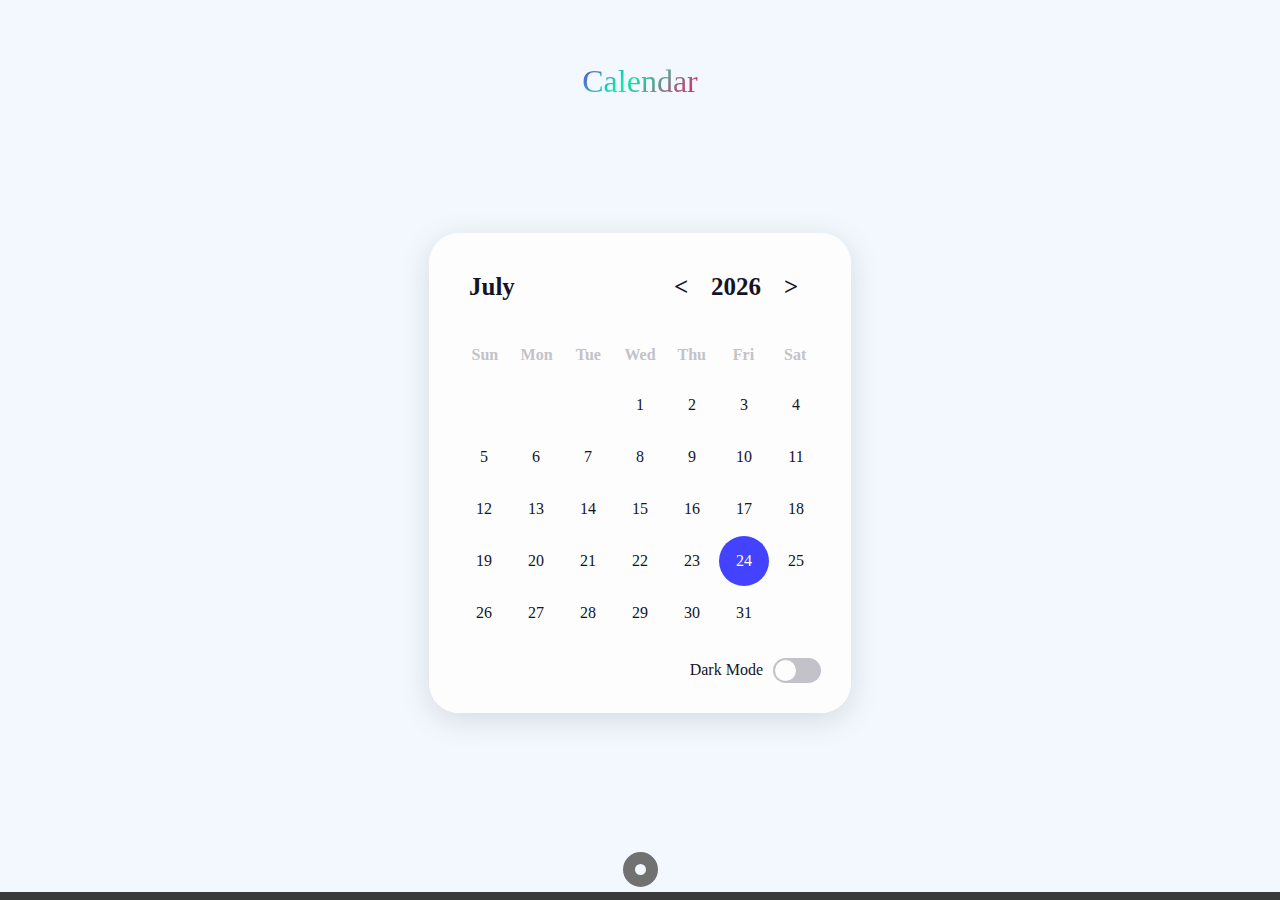
==== index.html @ a017ccc4 "fixed some css issues and code formatting" ====
<!DOCTYPE html>
<html lang="en">
  <head>
    <meta charset="UTF-8" />
    <meta name="viewport" content="width=device-width, initial-scale=1.0" />
    <title>Calendar</title>
    <link rel="stylesheet" href="style.css" />
    <link
      rel="stylesheet"
      href="	https://cdn.jsdelivr.net/npm/bootstrap@5.2.1/dist/css/bootstrap.min.css"
    />
    <script src="https://cdn.jsdelivr.net/npm/bootstrap@5.2.1/dist/js/bootstrap.bundle.min.js"></script>
  </head>

  <body class="light">
    <center><h2>Calendar</h2></center>

    <div class="calendar">
      <div class="calendar-header">
        <span class="month-picker" id="month-picker">February</span>
        <div class="year-picker">
          <span class="year-change" id="prev-year">
            <span><</span>
          </span>
          <span id="year">2021</span>
          <span class="year-change" id="next-year">
            <span>></span>
          </span>
        </div>
      </div>
      <div class="calendar-body">
        <div class="calendar-week-day">
          <div>Sun</div>
          <div>Mon</div>
          <div>Tue</div>
          <div>Wed</div>
          <div>Thu</div>
          <div>Fri</div>
          <div>Sat</div>
        </div>
        <div class="calendar-days"></div>
      </div>
      <div class="calendar-footer">
        <div class="toggle">
          <span>Dark Mode</span>
          <div class="dark-mode-switch">
            <div class="dark-mode-switch-ident"></div>
          </div>
        </div>
      </div>
      <div class="month-list"></div>
    </div>
    <div class="b-example-divider"></div>

    <div class="footer">
      <div id="button"></div>
      <div id="container">
        <div id="cont">
          <div class="footer_center">
            <h4 color="white">
              <a id="a" href="http://anshulsoni.netlify.app"
                >Made by Anshul Soni</a
              >
            </h4>
          </div>
        </div>
      </div>
    </div>
    <script src="script.js"></script>
  </body>
</html>
---- style.css ----
:root {
  --dark-body: #4d4c5a;
  --dark-main: #2e2f44;
  --dark-second: #79788c;
  --dark-hover: #323048;
  --dark-text: #f8fbff;

  --light-body: #f3f8fe;
  --light-main: #fdfdfdfd;
  --light-second: #c3c2c8;
  --light-hover: #edf0f5;
  --light-text: #151426;

  --blue: #4242ff;
  --white: #fff;

  --shadow: rgba(100, 100, 111, 0.2) 0px 7px 29px 0px;

  --font-family: cursive;
}
@import url("https://fonts.googleapis.com/css2?family=Alkalami&display=swap");
h2 {
  color: #7338d9;
  background-image: -webkit-linear-gradient(
    315deg,
    #7338d9 0%,
    #07edb0 40%,
    #e91e63 96%
  );
  background-clip: text;
  -webkit-background-clip: text;
  text-fill-color: transparent;
  -webkit-text-fill-color: transparent;
  font-family: "Alkalami", serif;
  font-weight: bolder;
}
.dark {
  --bg-body: var(--dark-body);
  --bg-main: var(--dark-main);
  --bg-second: var(--dark-second);
  --color-hover: var(--dark-hover);
  --color-txt: var(--dark-text);
}

.light {
  --bg-body: var(--light-body);
  --bg-main: var(--light-main);
  --bg-second: var(--light-second);
  --color-hover: var(--light-hover);
  --color-txt: var(--light-text);
}

* {
  padding: 0;
  margin: 0;
  box-sizing: border-box;
}

html,
body {
  height: 100vh;
  display: grid;
  place-items: center;
  font-family: var(--font-family) !important;
  background-color: var(--bg-body) !important;
}

.calendar {
  height: max-content;
  width: max-content;
  background-color: var(--bg-main);
  border-radius: 30px;
  padding: 20px;
  position: relative;
  overflow: hidden;
  /* transform: scale(1.25); */
}

.light .calendar {
  box-shadow: var(--shadow);
}

.calendar-header {
  display: flex;
  justify-content: space-between;
  align-items: center;
  font-size: 25px;
  font-weight: 600;
  color: var(--color-txt);
  padding: 10px;
}

.calendar-body {
  padding: 10px;
}

.calendar-week-day {
  height: 50px;
  display: grid;
  grid-template-columns: repeat(7, 1fr);
  font-weight: 600;
}

.calendar-week-day div {
  display: grid;
  place-items: center;
  color: var(--bg-second);
}

.calendar-days {
  display: grid;
  grid-template-columns: repeat(7, 1fr);
  gap: 2px;
  color: var(--color-txt);
}

.calendar-days div {
  width: 50px;
  height: 50px;
  display: flex;
  align-items: center;
  justify-content: center;
  padding: 5px;
  position: relative;
  cursor: pointer;
  animation: to-top 1s forwards;
  /* border-radius: 50%; */
}

.calendar-days div span {
  position: absolute;
}

.calendar-days div:hover span {
  transition: width 0.2s ease-in-out, height 0.2s ease-in-out;
}

.calendar-days div span:nth-child(1),
.calendar-days div span:nth-child(3) {
  width: 2px;
  height: 0;
  background-color: var(--color-txt);
}

.calendar-days div:hover span:nth-child(1),
.calendar-days div:hover span:nth-child(3) {
  height: 100%;
}

.calendar-days div span:nth-child(1) {
  bottom: 0;
  left: 0;
}

.calendar-days div span:nth-child(3) {
  top: 0;
  right: 0;
}

.calendar-days div span:nth-child(2),
.calendar-days div span:nth-child(4) {
  width: 0;
  height: 2px;
  background-color: var(--color-txt);
}

.calendar-days div:hover span:nth-child(2),
.calendar-days div:hover span:nth-child(4) {
  width: 100%;
}

.calendar-days div span:nth-child(2) {
  top: 0;
  left: 0;
}

.calendar-days div span:nth-child(4) {
  bottom: 0;
  right: 0;
}

.calendar-days div:hover span:nth-child(2) {
  transition-delay: 0.2s;
}

.calendar-days div:hover span:nth-child(3) {
  transition-delay: 0.4s;
}

.calendar-days div:hover span:nth-child(4) {
  transition-delay: 0.6s;
}

.calendar-days div.curr-date,
.calendar-days div.curr-date:hover {
  background-color: var(--blue);
  color: var(--white);
  border-radius: 50%;
}

.calendar-days div.curr-date span {
  display: none;
}

.month-picker {
  padding: 5px 10px;
  border-radius: 10px;
  cursor: pointer;
}

.month-picker:hover {
  background-color: var(--color-hover);
}

.year-picker {
  display: flex;
  align-items: center;
}

.year-change {
  height: 40px;
  width: 40px;
  border-radius: 50%;
  display: grid;
  place-items: center;
  margin: 0 10px;
  cursor: pointer;
}

.year-change:hover {
  background-color: var(--color-hover);
}

.calendar-footer {
  padding: 10px;
  display: flex;
  justify-content: flex-end;
  align-items: center;
}

.toggle {
  display: flex;
}

.toggle span {
  margin-right: 10px;
  color: var(--color-txt);
}

.dark-mode-switch {
  position: relative;
  width: 48px;
  height: 25px;
  border-radius: 14px;
  background-color: var(--bg-second);
  cursor: pointer;
}

.dark-mode-switch-ident {
  width: 21px;
  height: 21px;
  border-radius: 50%;
  background-color: var(--bg-main);
  position: absolute;
  top: 2px;
  left: 2px;
  transition: left 0.2s ease-in-out;
}

.dark .dark-mode-switch .dark-mode-switch-ident {
  top: 2px;
  left: calc(2px + 50%);
}

.month-list {
  position: absolute;
  width: 100%;
  height: 100%;
  top: 0;
  left: 0;
  background-color: var(--bg-main);
  padding: 20px;
  grid-template-columns: repeat(3, auto);
  gap: 5px;
  display: grid;
  transform: scale(1.5);
  visibility: hidden;
  pointer-events: none;
}

.month-list.show {
  transform: scale(1);
  visibility: visible;
  pointer-events: visible;
  transition: all 0.2s ease-in-out;
}

.month-list > div {
  display: grid;
  place-items: center;
}

.month-list > div > div {
  width: 100%;
  padding: 5px 20px;
  border-radius: 10px;
  text-align: center;
  cursor: pointer;
  color: var(--color-txt);
}

.month-list > div > div:hover {
  background-color: var(--color-hover);
}

@keyframes to-top {
  0% {
    transform: translateY(100%);
    opacity: 0;
  }

  100% {
    transform: translateY(0);
    opacity: 1;
  }
}

/* //footer starts */

@import url(https://fonts.googleapis.com/css?family=Source+Sans+Pro:300,400);

section {
  text-align: center;
}

.footer #button {
  width: 35px;
  height: 35px;
  border: #727172 12px solid;
  border-radius: 35px;
  margin: 0 auto;
  position: relative;
  -webkit-transition: all 1s ease;
  -moz-transition: all 1s ease;
  -o-transition: all 1s ease;
  -ms-transition: all 1s ease;
  transition: all 1s ease;
}

.footer #button:hover {
  width: 35px;
  height: 35px;
  border: #3a3a3a 12px solid;
  -webkit-transition: all 1s ease;
  -moz-transition: all 1s ease;
  -o-transition: all 1s ease;
  -ms-transition: all 1s ease;
  transition: all 1s ease;
  position: relative;
}

.footer {
  bottom: 0;
  left: 0;
  position: fixed;
  width: 100%;
  height: 3em;
  overflow: hidden;
  margin: 0 auto;
  -webkit-transition: all 1s ease;
  -moz-transition: all 1s ease;
  -o-transition: all 1s ease;
  -ms-transition: all 1s ease;
  transition: all 1s ease;
  z-index: 999;
}

.footer:hover {
  -webkit-transition: all 1s ease;
  -moz-transition: all 1s ease;
  -o-transition: all 1s ease;
  -ms-transition: all 1s ease;
  transition: all 1s ease;
  height: 7em;
}

.footer #container {
  margin-top: 5px;
  width: 100%;
  height: 100%;
  position: relative;
  top: 0;
  left: 0;
  background: #3a3a3a;
}

.footer #cont {
  position: relative;
  top: -45px;
  right: 190px;
  width: 150px;
  height: auto;
  margin: 0 auto;
}

.footer_center {
  width: 500px;
  float: left;
  text-align: center;
}

.footer h4 {
  font-family: "Helvetica";
  font-size: 30px;
  font-weight: 100;
  margin-top: 50px;
  margin-left: 30px;
  color: rgb(255, 255, 255);
}

#a {
  color: #fff;
  text-decoration: none;
}
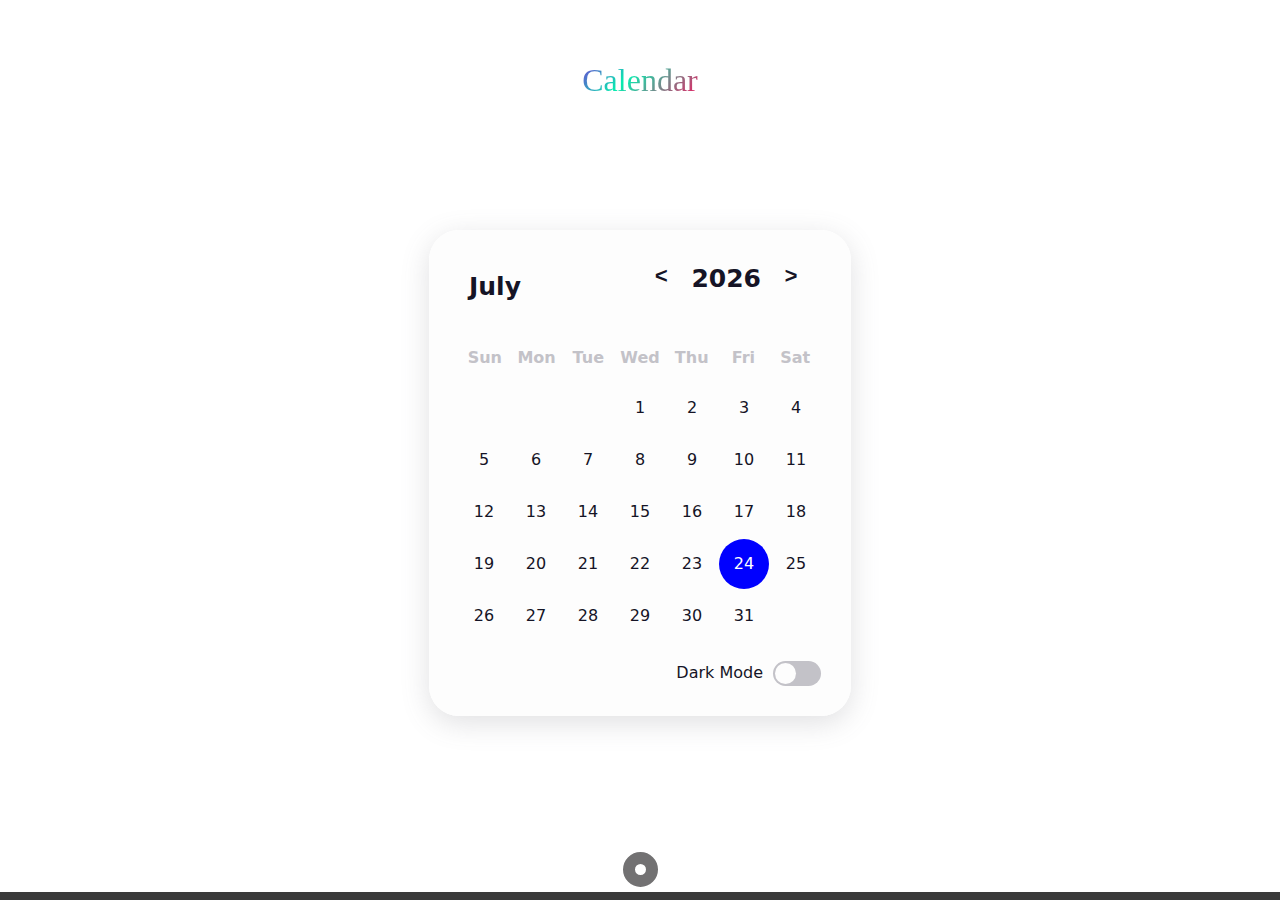
==== commit cd67aec2: "Merge c33307334b719c64c08c4c0b164225bf5380fc96 into 3f69089bc2e1a6330b37bfc4bce0a8a154bc5ec8" ====
--- a/index.html
+++ b/index.html
@@ -1,71 +1,71 @@
 <!DOCTYPE html>
 <html lang="en">
-  <head>
-    <meta charset="UTF-8" />
-    <meta name="viewport" content="width=device-width, initial-scale=1.0" />
-    <title>Calendar</title>
-    <link rel="stylesheet" href="style.css" />
-    <link
-      rel="stylesheet"
-      href="	https://cdn.jsdelivr.net/npm/bootstrap@5.2.1/dist/css/bootstrap.min.css"
-    />
+
+<head>
+    <meta charset="UTF-8">
+    <meta name="viewport" content="width=device-width, initial-scale=1.0">
+    <title>
+        Calendar
+        
+    </title>
+    <link rel="stylesheet" href="style.css">
+    <link rel="stylesheet" href="	https://cdn.jsdelivr.net/npm/bootstrap@5.2.1/dist/css/bootstrap.min.css">
     <script src="https://cdn.jsdelivr.net/npm/bootstrap@5.2.1/dist/js/bootstrap.bundle.min.js"></script>
-  </head>
+</head>
 
-  <body class="light">
-    <center><h2>Calendar</h2></center>
+<body class="light">
+   <center><h2>Calendar</h2></center>
 
     <div class="calendar">
-      <div class="calendar-header">
-        <span class="month-picker" id="month-picker">February</span>
-        <div class="year-picker">
-          <span class="year-change" id="prev-year">
-            <span><</span>
-          </span>
-          <span id="year">2021</span>
-          <span class="year-change" id="next-year">
-            <span>></span>
-          </span>
+        <div class="calendar-header">
+            <span class="month-picker" id="month-picker">February</span>
+            <div class="year-picker">
+                <span class="year-change" id="prev-year">
+                    <pre><</pre>
+                </span>
+                <span id="year">2023</span>
+                <span class="year-change" id="next-year">
+                    <pre>></pre>
+                </span>
+            </div>
         </div>
-      </div>
-      <div class="calendar-body">
-        <div class="calendar-week-day">
-          <div>Sun</div>
-          <div>Mon</div>
-          <div>Tue</div>
-          <div>Wed</div>
-          <div>Thu</div>
-          <div>Fri</div>
-          <div>Sat</div>
+        <div class="calendar-body">
+            <div class="calendar-week-day">
+                <div>Sun</div>
+                <div>Mon</div>
+                <div>Tue</div>
+                <div>Wed</div>
+                <div>Thu</div>
+                <div>Fri</div>
+                <div>Sat</div>
+            </div>
+            <div class="calendar-days"></div>
         </div>
-        <div class="calendar-days"></div>
-      </div>
-      <div class="calendar-footer">
-        <div class="toggle">
-          <span>Dark Mode</span>
-          <div class="dark-mode-switch">
-            <div class="dark-mode-switch-ident"></div>
-          </div>
+        <div class="calendar-footer">
+            <div class="toggle">
+                <span>Dark Mode</span>
+                <div class="dark-mode-switch">
+                    <div class="dark-mode-switch-ident"></div>
+                </div>
+            </div>
         </div>
-      </div>
-      <div class="month-list"></div>
+        <div class="month-list"></div>
     </div>
     <div class="b-example-divider"></div>
 
-    <div class="footer">
-      <div id="button"></div>
+
+
+      <div class="footer">
+        <div id="button"></div>
       <div id="container">
-        <div id="cont">
-          <div class="footer_center">
-            <h4 color="white">
-              <a id="a" href="http://anshulsoni.netlify.app"
-                >Made by Anshul Soni</a
-              >
-            </h4>
-          </div>
-        </div>
+      <div id="cont">
+      <div class="footer_center">
+             <h4 color="white"><a id="a"href="http://anshulsoni.netlify.app">Made by Anshul Soni</a></h4>
       </div>
-    </div>
+      </div>
+      </div>
+      </div>
     <script src="script.js"></script>
-  </body>
-</html>
+</body>
+
+</html>--- a/style.css
+++ b/style.css
@@ -1,6 +1,6 @@
 :root {
   --dark-body: #4d4c5a;
-  --dark-main: #2e2f44;
+  --dark-main: #141529;
   --dark-second: #79788c;
   --dark-hover: #323048;
   --dark-text: #f8fbff;
@@ -11,28 +11,24 @@
   --light-hover: #edf0f5;
   --light-text: #151426;
 
-  --blue: #4242ff;
+  --blue: #0000ff;
   --white: #fff;
 
   --shadow: rgba(100, 100, 111, 0.2) 0px 7px 29px 0px;
 
   --font-family: cursive;
 }
-@import url("https://fonts.googleapis.com/css2?family=Alkalami&display=swap");
-h2 {
+@import url('https://fonts.googleapis.com/css2?family=Alkalami&display=swap');
+h2{
   color: #7338d9;
-  background-image: -webkit-linear-gradient(
-    315deg,
-    #7338d9 0%,
-    #07edb0 40%,
-    #e91e63 96%
-  );
+  background-image: -webkit-linear-gradient(315deg, #7338d9 0%, #07edb0 40%, #e91e63 96%);
   background-clip: text;
   -webkit-background-clip: text;
   text-fill-color: transparent;
   -webkit-text-fill-color: transparent;
-  font-family: "Alkalami", serif;
+  font-family: 'Alkalami', serif;
   font-weight: bolder;
+
 }
 .dark {
   --bg-body: var(--dark-body);
@@ -61,8 +57,8 @@
   height: 100vh;
   display: grid;
   place-items: center;
-  font-family: var(--font-family) !important;
-  background-color: var(--bg-body) !important;
+  font-family: var(--font-family);
+  background-color: var(--bg-body);
 }
 
 .calendar {
@@ -73,7 +69,6 @@
   padding: 20px;
   position: relative;
   overflow: hidden;
-  /* transform: scale(1.25); */
 }
 
 .light .calendar {
@@ -210,6 +205,10 @@
 
 .month-picker:hover {
   background-color: var(--color-hover);
+}
+
+#year{
+  padding-bottom: 1rem;
 }
 
 .year-picker {
@@ -295,12 +294,12 @@
   transition: all 0.2s ease-in-out;
 }
 
-.month-list > div {
+.month-list>div {
   display: grid;
   place-items: center;
 }
 
-.month-list > div > div {
+.month-list>div>div {
   width: 100%;
   padding: 5px 20px;
   border-radius: 10px;
@@ -309,7 +308,7 @@
   color: var(--color-txt);
 }
 
-.month-list > div > div:hover {
+.month-list>div>div:hover {
   background-color: var(--color-hover);
 }
 
@@ -350,7 +349,7 @@
 .footer #button:hover {
   width: 35px;
   height: 35px;
-  border: #3a3a3a 12px solid;
+  border: #3A3A3A 12px solid;
   -webkit-transition: all 1s ease;
   -moz-transition: all 1s ease;
   -o-transition: all 1s ease;
@@ -391,7 +390,7 @@
   position: relative;
   top: 0;
   left: 0;
-  background: #3a3a3a;
+  background: #3A3A3A;
 }
 
 .footer #cont {
@@ -410,7 +409,7 @@
 }
 
 .footer h4 {
-  font-family: "Helvetica";
+  font-family: 'Helvetica';
   font-size: 30px;
   font-weight: 100;
   margin-top: 50px;
@@ -418,7 +417,8 @@
   color: rgb(255, 255, 255);
 }
 
-#a {
+#a{
   color: #fff;
-  text-decoration: none;
-}
+  text-decoration: none;}
+
+
